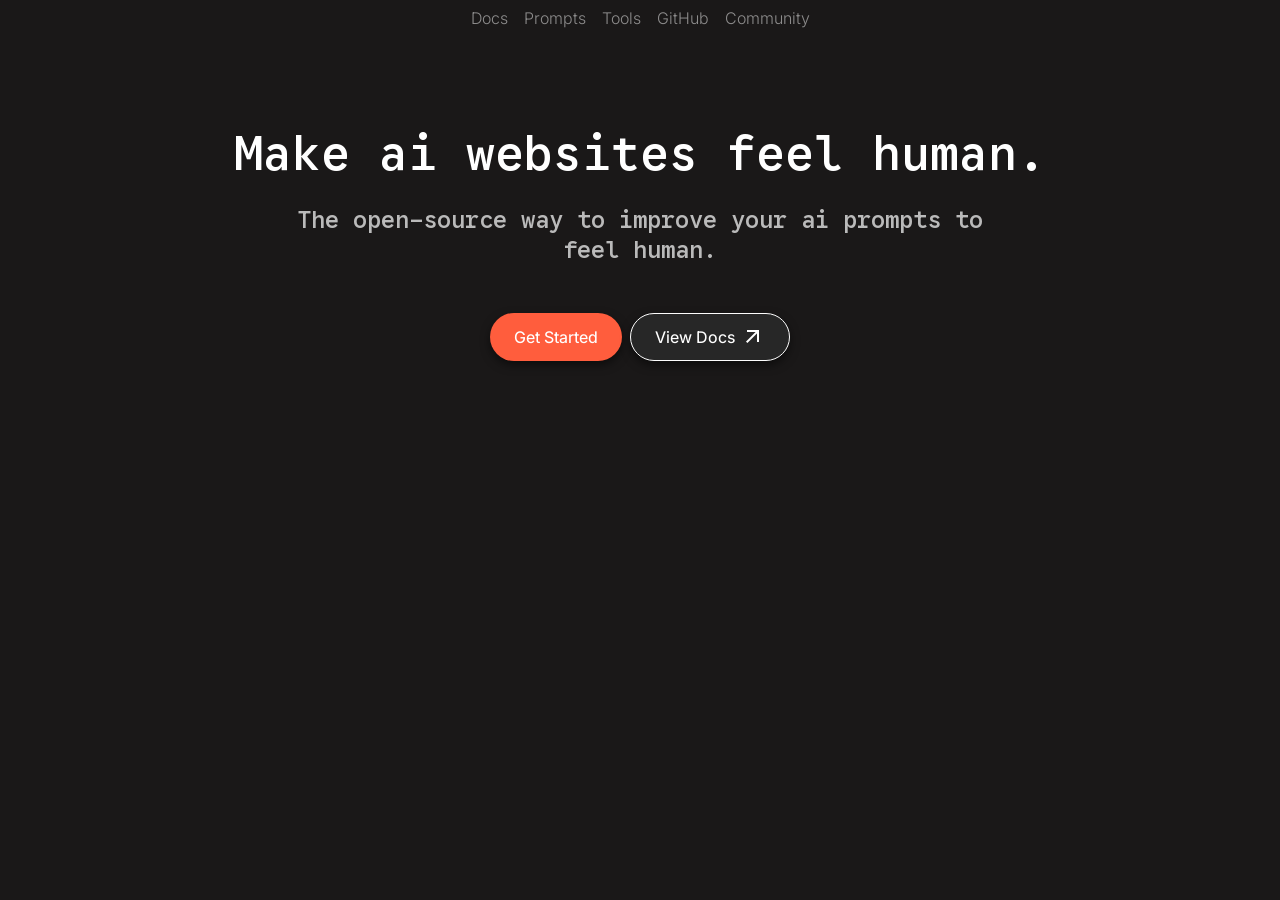
==== index.html @ bdefe1fc "website" ====
<!DOCTYPE html>
<html lang="en">
<head>
    <meta charset="UTF-8">
    <meta name="viewport" content="width=device-width, initial-scale=1.0">
    <title>Laucn</title>
    <link href="style.css" rel="stylesheet">
    <link rel="preconnect" href="https://fonts.googleapis.com">
    <link rel="preconnect" href="https://fonts.gstatic.com" crossorigin>
    <link href="https://fonts.googleapis.com/css2?family=Inter:ital,opsz,wght@0,14..32,100..900;1,14..32,100..900&display=swap" rel="stylesheet">
    <link rel="preconnect" href="https://fonts.googleapis.com">
    <link rel="preconnect" href="https://fonts.gstatic.com" crossorigin>
    <link href="https://fonts.googleapis.com/css2?family=Google+Sans+Code:ital,wght,MONO@0,300..800,1;1,300..800,1&family=Inter:ital,opsz,wght@0,14..32,100..900;1,14..32,100..900&family=Open+Sans:ital,wght@0,300..800;1,300..800&display=swap" rel="stylesheet">
    <link rel="stylesheet" href="https://fonts.googleapis.com/css2?family=Material+Symbols+Outlined:opsz,wght,FILL,GRAD@20..48,100..700,0..1,-50..200&icon_names=arrow_outward" />
</head>
<body>
    <div class="navbar">
        <div class="midNav">
            <a class="navLink" href="developers/docs/introduction.html">Docs</a>
            <a class="navLink" href="developers/docs/introduction.html">Prompts</a>
            <a class="navLink" href="developers/docs/introduction.html">Tools</a>
            <a class="navLink" href="developers/docs/introduction.html">GitHub</a>
            <a class="navLink" href="developers/docs/introduction.html">Community</a>

        </div>
    </div>
    <div class="mainContent">
        <h1 id="heroMain">Make ai websites feel human.</h1>
        <h1 id="heroSecondary">The open-source way to improve your ai prompts to feel human.</h1>
        <div class="buttonContainer">
            <button class="buttons" id="getStartedButton">Get Started</button>
            <button class="buttons" id="docsButton">View Docs<span class="material-symbols-outlined">arrow_outward</span></button>
        </div>
    </div>
</body>
</html>
---- style.css ----
html{
    background-color: #1a1818;
    font-family: 'Inter', sans-serif;
}
.navbar {
    display: flex;
    justify-content: center;
    align-items: center;
    width: 100%;
}
.midNav {
    display: flex;
    justify-content: center;
    align-items: center;
    gap: 1em;
    font-weight: 300;
}
.navLink{
    text-decoration: none;
    color: rgba(255, 255, 255, 0.5);
    font-size: 1em;
    display: inline-block;
    transition: color 0.2s ease, transform 0.2s ease;
}
.navLink:hover {
    color: rgba(255, 255, 255, 0.9);
    transform: scale(1.08);
}
.navLink:active {
    color: #fff;
    transform: scale(1.08);
}
#heroMain {
    color: white;
    font-size: 3em;
    text-align: center;
    margin-top: 2em;
    font-family: 'Google Sans Code', sans-serif;
    font-weight: 500;
    margin-bottom: 0.1em;
}
.mainContent {
    display: flex;
    justify-content: center;
    align-items: center;
    flex-direction: column;
}
.buttons {
    font-family: "inter", sans-serif;
    font-weight: 450;
    border: none;
    border-radius: 1000em;
    padding: 0.7em 1.5em;
    font-size: 1em;
    box-shadow: 0px 4px 10px rgba(1, 0, 0, 0.5);
}
#getStartedButton {
    background-color: #ff5d3d;
    color: white;
    transition: all 0.3s ease;
    cursor: pointer;
}
#docsButton {
    background-color: #272727;
    border: 1px solid #fdfdfd;
    transition: all 0.3s ease;
    color: white;
    cursor: pointer;
    display: inline-flex;
    align-items: center;
    justify-content: center;
    gap: 6px;
}
#getStartedButton:hover {
    background-color: #ff6e51;
    color: white;
    transition: all 0.3s ease;
    cursor: pointer;
}
#docsButton:hover {
    background-color: #3a3a3a;
    border: 1px solid #fdfdfd;
    color: white;
    transition: all 0.3s ease;
    cursor: pointer;
}
#getStartedButton:active {
    background-color: #ff7a5f;
    color: white;
    transition: all 0.3s ease;
    cursor: pointer;
}
#docsButton:active {
    background-color: #4d4d4d;
    border: 1px solid #fdfdfd;
    color: white;
    transition: all 0.3s ease;
    cursor: pointer;
}
.buttonContainer {
    gap: 0.5em;
    display: flex;
}
#heroSecondary {
    color: rgba(255, 255, 255, 0.7);
    font-size: 1.5em;
    max-width: 30em;
    text-align: center;
    font-family: 'Google Sans Code', sans-serif;
    font-weight: 500;
    margin-bottom: 2em;
}
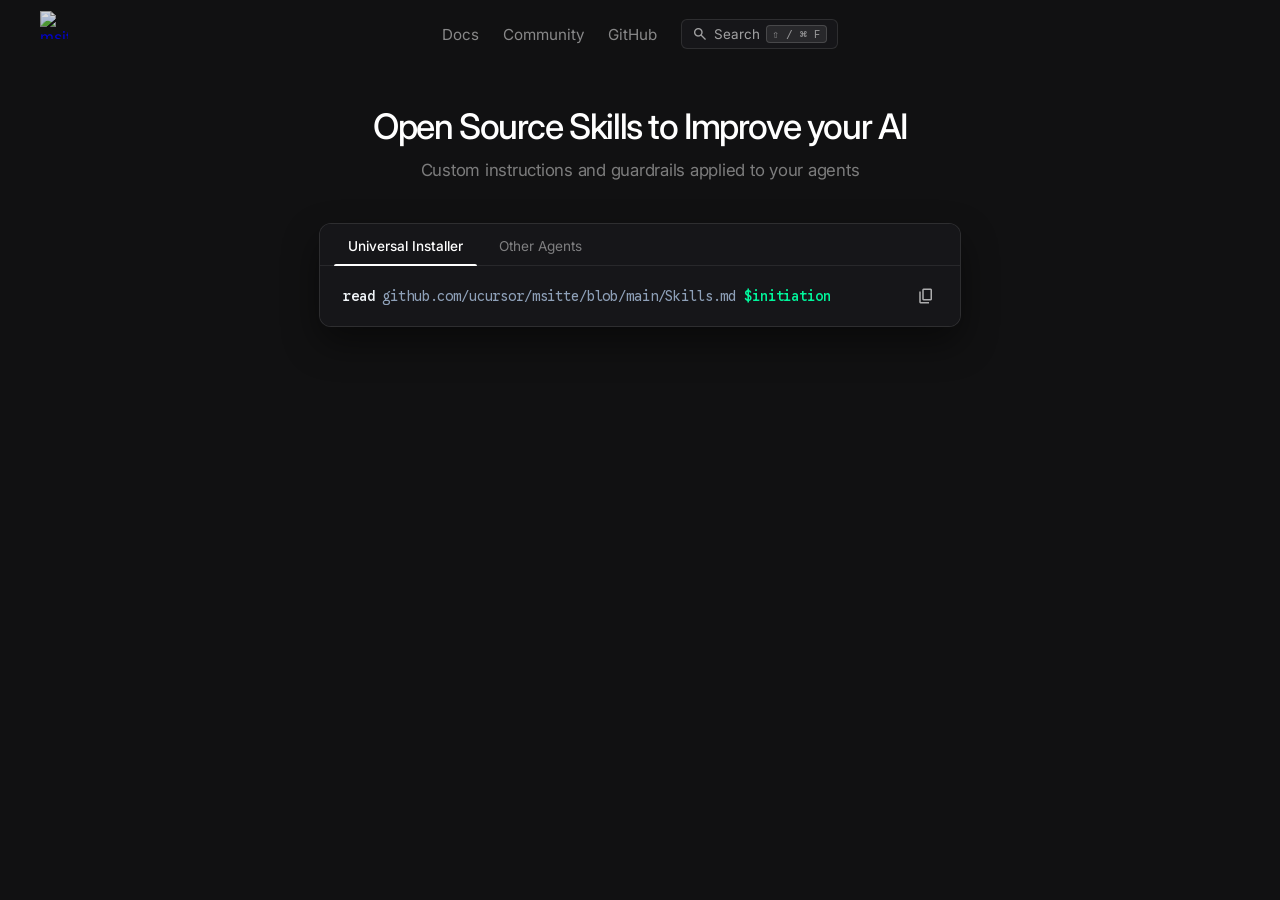
==== commit 5d294025: "Add files via upload" ====
--- a/index.html
+++ b/index.html
@@ -3,34 +3,160 @@
 <head>
     <meta charset="UTF-8">
     <meta name="viewport" content="width=device-width, initial-scale=1.0">
-    <title>Laucn</title>
+    <title>msitte / laucn - Open Source Skills & Guardrails for AI Agents</title>
+
+    <meta name="description" content="msitte / laucn: Open-source skills, custom instructions, and behavioral guardrails for AI coding agents. Universal installer for Cursor, Claude Code, Copilot, and custom LLMs.">
+    <meta name="keywords" content="msitte, laucn, AI skills, AI guardrails, custom instructions, Cursor rules, Claude Code, Copilot, prompt engineering, agent initiation, AI code quality, negative prompts">
+    <meta name="author" content="msitte">
+    <meta name="robots" content="index, follow">
+    <meta name="theme-color" content="#111112">
+    <link rel="canonical" href="https://msitte.pages.dev">
+
+    <meta property="og:type" content="website">
+    <meta property="og:url" content="https://msitte.pages.dev">
+    <meta property="og:title" content="msitte / laucn - Open Source Skills & Guardrails for AI Agents">
+    <meta property="og:description" content="Open-source skills, custom instructions, and behavioral guardrails applied to your AI coding agents.">
+    <meta property="og:image" content="images/m.png">
+    <meta property="og:site_name" content="msitte">
+
+    <meta name="twitter:card" content="summary_large_image">
+    <meta name="twitter:url" content="https://msitte.pages.dev">
+    <meta name="twitter:title" content="msitte / laucn - Open Source Skills & Guardrails for AI Agents">
+    <meta name="twitter:description" content="Open-source skills, custom instructions, and behavioral guardrails applied to your AI coding agents.">
+    <meta name="twitter:image" content="images/m.png">
+
+    <script type="application/ld+json">
+    {
+      "@context": "https://schema.org",
+      "@graph": [
+        {
+          "@type": "Organization",
+          "@id": "https://msitte.pages.dev#organization",
+          "name": "msitte",
+          "url": "https://msitte.pages.dev",
+          "logo": "images/m.png"
+        },
+        {
+          "@type": "SoftwareApplication",
+          "@id": "https://msitte.pages.dev#software",
+          "name": "laucn",
+          "applicationCategory": "DeveloperApplication",
+          "operatingSystem": "All",
+          "description": "Open-source skills, custom instructions, and guardrails for AI coding agents.",
+          "offers": {
+            "@type": "Offer",
+            "price": "0",
+            "priceCurrency": "USD"
+          },
+          "publisher": {
+            "@id": "https://msitte.pages.dev#organization"
+          }
+        },
+        {
+          "@type": "WebSite",
+          "@id": "https://msitte.pages.dev#website",
+          "name": "msitte / laucn",
+          "url": "https://msitte.pages.dev",
+          "description": "Open Source Skills to Improve your AI Agents"
+        }
+      ]
+    }
+    </script>
+
     <link href="style.css" rel="stylesheet">
     <link rel="preconnect" href="https://fonts.googleapis.com">
     <link rel="preconnect" href="https://fonts.gstatic.com" crossorigin>
     <link href="https://fonts.googleapis.com/css2?family=Inter:ital,opsz,wght@0,14..32,100..900;1,14..32,100..900&display=swap" rel="stylesheet">
-    <link rel="preconnect" href="https://fonts.googleapis.com">
-    <link rel="preconnect" href="https://fonts.gstatic.com" crossorigin>
     <link href="https://fonts.googleapis.com/css2?family=Google+Sans+Code:ital,wght,MONO@0,300..800,1;1,300..800,1&family=Inter:ital,opsz,wght@0,14..32,100..900;1,14..32,100..900&family=Open+Sans:ital,wght@0,300..800;1,300..800&display=swap" rel="stylesheet">
-    <link rel="stylesheet" href="https://fonts.googleapis.com/css2?family=Material+Symbols+Outlined:opsz,wght,FILL,GRAD@20..48,100..700,0..1,-50..200&icon_names=arrow_outward" />
+    <link rel="stylesheet" href="https://fonts.googleapis.com/css2?family=Material+Symbols+Outlined:opsz,wght,FILL,GRAD@20..48,100..700,0..1,-50..200" />
 </head>
 <body>
     <div class="navbar">
+        <a href="https://github.com/ucursor/msitte" class="companyLogoLink" title="msitte" aria-label="msitte" target="_blank" rel="noopener noreferrer">
+            <img src="images/m.png" alt="msitte" class="companyLogoImg">
+        </a>
         <div class="midNav">
             <a class="navLink" href="developers/docs/introduction.html">Docs</a>
-            <a class="navLink" href="developers/docs/introduction.html">Prompts</a>
-            <a class="navLink" href="developers/docs/introduction.html">Tools</a>
-            <a class="navLink" href="developers/docs/introduction.html">GitHub</a>
-            <a class="navLink" href="developers/docs/introduction.html">Community</a>
-
+            <a class="navLink" href="https://discord.gg/5KctFJj9Qk" target="_blank" rel="noopener noreferrer">Community</a>
+            <a class="navLink" href="https://github.com/ucursor/msitte" target="_blank" rel="noopener noreferrer">GitHub</a>
+            <button type="button" class="navSearchBtn" id="searchTriggerBtn" aria-label="Search website and docs">
+                <span class="material-symbols-outlined">search</span>
+                <span class="navSearchLabel">Search</span>
+                <kbd>⇧ / ⌘ F</kbd>
+            </button>
         </div>
     </div>
-    <div class="mainContent">
-        <h1 id="heroMain">Make ai websites feel human.</h1>
-        <h1 id="heroSecondary">The open-source way to improve your ai prompts to feel human.</h1>
-        <div class="buttonContainer">
-            <button class="buttons" id="getStartedButton">Get Started</button>
-            <button class="buttons" id="docsButton">View Docs<span class="material-symbols-outlined">arrow_outward</span></button>
+
+    <main class="mainContent">
+        <h1 id="heroMain">Open Source Skills to Improve your AI</h1>
+        <h2 id="heroSecondary">Custom instructions and guardrails applied to your agents</h2>
+
+        <div class="installComponent">
+            <div class="install-card" role="region" aria-label="Installation commands">
+                <div class="install-header">
+                    <div class="install-tabs" role="tablist" aria-label="Installation options">
+                        <button class="install-tab-btn active" role="tab" id="tab-universal" aria-selected="true" aria-controls="panel-universal" data-tab="universal">Universal Installer</button>
+                        <button class="install-tab-btn" role="tab" id="tab-agents" aria-selected="false" aria-controls="panel-agents" data-tab="agents">Other Agents</button>
+                        <span class="tab-indicator" aria-hidden="true"></span>
+                    </div>
+                </div>
+
+                <div class="install-body">
+                    <div class="snippet-panel active" id="panel-universal" role="tabpanel" aria-labelledby="tab-universal" data-panel="universal">
+                        <div class="snippet-row" tabindex="0" role="button" aria-label="Copy Universal Installer command" data-copy-text="read github.com/ucursor/msitte/blob/main/Skills.md $initiation">
+                            <code class="code-text">
+                                <span class="token-cmd">read</span>
+                                <span class="token-url">github.com/ucursor/msitte/blob/main/Skills.md</span>
+                                <span class="token-param">$initiation</span>
+                            </code>
+                            <div class="copy-action">
+                                <span class="copy-feedback" aria-hidden="true">Copied!</span>
+                                <span class="copy-icon-btn" aria-hidden="true">
+                                    <span class="material-symbols-outlined icon-copy">content_copy</span>
+                                    <span class="material-symbols-outlined icon-check">check</span>
+                                </span>
+                            </div>
+                        </div>
+                    </div>
+
+                    <div class="snippet-panel" id="panel-agents" role="tabpanel" aria-labelledby="tab-agents" data-panel="agents">
+                        <div class="snippet-row" tabindex="0" role="button" aria-label="Copy Other Agents command" data-copy-text="msitte.pages.dev/skills">
+                            <code class="code-text">
+                                <span class="token-url">msitte.pages.dev/skills</span>
+                            </code>
+                            <div class="copy-action">
+                                <span class="copy-feedback" aria-hidden="true">Copied!</span>
+                                <span class="copy-icon-btn" aria-hidden="true">
+                                    <span class="material-symbols-outlined icon-copy">content_copy</span>
+                                    <span class="material-symbols-outlined icon-check">check</span>
+                                </span>
+                            </div>
+                        </div>
+                    </div>
+                </div>
+            </div>
+        </div>
+    </main>
+
+    <div id="searchModal" class="search-modal-backdrop" aria-hidden="true" role="dialog" aria-modal="true" aria-label="Search msitte and laucn">
+        <div class="search-modal-panel">
+            <div class="search-input-wrapper">
+                <span class="material-symbols-outlined search-input-icon">search</span>
+                <input type="text" id="siteSearchInput" class="search-input" placeholder="Search skills, guardrails, docs, installer..." autocomplete="off" spellcheck="false">
+                <button type="button" class="search-close-btn" id="searchCloseBtn" aria-label="Close search">
+                    <span class="material-symbols-outlined">close</span>
+                </button>
+            </div>
+            <div class="search-results-list" id="searchResultsList" role="listbox">
+            </div>
+            <div class="search-modal-footer">
+                <span><kbd>↑</kbd> <kbd>↓</kbd> to navigate</span>
+                <span><kbd>Enter</kbd> to select</span>
+                <span><kbd>Esc</kbd> to close</span>
+            </div>
         </div>
     </div>
+
+    <script src="script.js"></script>
 </body>
 </html>
--- a/style.css
+++ b/style.css
@@ -1,112 +1,556 @@
-html{
-    background-color: #1a1818;
+html {
+    background-color: #111112;
     font-family: 'Inter', sans-serif;
-}
+    color: #f1f5f9;
+    scroll-behavior: smooth;
+}
+body {
+    margin: 0;
+    padding: 0;
+    min-height: 100vh;
+    background-color: #111112;
+}
+
+.material-symbols-outlined {
+    font-family: 'Material Symbols Outlined';
+    font-weight: normal;
+    font-style: normal;
+    font-size: 20px;
+    line-height: 1;
+    letter-spacing: normal;
+    text-transform: none;
+    display: inline-flex;
+    align-items: center;
+    justify-content: center;
+    white-space: nowrap;
+    word-wrap: normal;
+    direction: ltr;
+    -webkit-font-smoothing: antialiased;
+    font-variation-settings: 'FILL' 0, 'wght' 400, 'GRAD' 0, 'opsz' 24;
+    user-select: none;
+    vertical-align: middle;
+}
+
 .navbar {
+    position: relative;
     display: flex;
     justify-content: center;
     align-items: center;
     width: 100%;
+    padding: 1.2em 2.5em 0 2.5em;
+    box-sizing: border-box;
 }
 .midNav {
     display: flex;
     justify-content: center;
     align-items: center;
-    gap: 1em;
-    font-weight: 300;
-}
-.navLink{
+    gap: 1.5em;
+    font-weight: 400;
+}
+.companyLogoLink {
+    position: absolute;
+    left: 2.5em;
+    top: 50%;
+    transform: translateY(-50%);
+    display: flex;
+    align-items: center;
+    text-decoration: none;
+    opacity: 0.85;
+    transition: opacity 0.2s ease, transform 0.2s ease;
+}
+.companyLogoLink:hover {
+    opacity: 1;
+    transform: translateY(-50%) scale(1.08);
+}
+.companyLogoImg {
+    width: 28px;
+    height: 28px;
+    object-fit: contain;
+    display: block;
+}
+.navLink {
     text-decoration: none;
     color: rgba(255, 255, 255, 0.5);
-    font-size: 1em;
+    font-size: 0.95em;
     display: inline-block;
     transition: color 0.2s ease, transform 0.2s ease;
 }
 .navLink:hover {
-    color: rgba(255, 255, 255, 0.9);
-    transform: scale(1.08);
+    color: rgba(255, 255, 255, 0.95);
+    transform: translateY(-1px);
 }
 .navLink:active {
     color: #fff;
-    transform: scale(1.08);
-}
+}
+
+.navSearchBtn {
+    display: inline-flex;
+    align-items: center;
+    gap: 6px;
+    background: #161619;
+    border: 1px solid rgba(255, 255, 255, 0.1);
+    color: rgba(255, 255, 255, 0.6);
+    border-radius: 6px;
+    padding: 5px 10px;
+    font-family: inherit;
+    font-size: 0.84rem;
+    cursor: pointer;
+    transition: border-color 0.15s ease, color 0.15s ease, background-color 0.15s ease;
+}
+.navSearchBtn:hover {
+    background: #1c1c20;
+    border-color: rgba(255, 255, 255, 0.2);
+    color: #ffffff;
+}
+.navSearchBtn .material-symbols-outlined {
+    font-size: 16px;
+}
+.navSearchBtn kbd {
+    font-family: 'Google Sans Code', monospace;
+    font-size: 0.7rem;
+    background: rgba(255, 255, 255, 0.08);
+    border: 1px solid rgba(255, 255, 255, 0.15);
+    border-radius: 4px;
+    padding: 1px 5px;
+    color: rgba(255, 255, 255, 0.5);
+}
+
+.mainContent {
+    display: flex;
+    justify-content: center;
+    align-items: center;
+    flex-direction: column;
+    padding: 0 1rem 4rem 1rem;
+}
+
 #heroMain {
-    color: white;
-    font-size: 3em;
+    color: #ffffff;
+    font-size: 2.2em;
     text-align: center;
-    margin-top: 2em;
-    font-family: 'Google Sans Code', sans-serif;
     font-weight: 500;
-    margin-bottom: 0.1em;
-}
-.mainContent {
-    display: flex;
-    justify-content: center;
-    align-items: center;
+    letter-spacing: -0.04em;
+    margin: 3.5rem 0 0.4rem 0;
+}
+
+#heroSecondary {
+    font-size: 1.05rem;
+    color: rgba(255, 255, 255, 0.45);
+    font-weight: 400;
+    text-align: center;
+    letter-spacing: -0.015em;
+    margin: 0.4rem 0 2.2rem 0;
+}
+
+.installComponent {
+    display: flex;
+    justify-content: center;
+    width: 100%;
+    margin-top: 0.5rem;
+    margin-bottom: 2rem;
+}
+
+.install-card {
+    position: relative;
+    width: 100%;
+    max-width: 640px;
+    background: #161619;
+    border-radius: 12px;
+    border: 1px solid rgba(255, 255, 255, 0.1);
+    box-shadow: 0 16px 36px rgba(0, 0, 0, 0.45);
+    overflow: hidden;
+    transition: border-color 0.2s ease;
+}
+
+.install-card:hover {
+    border-color: rgba(255, 255, 255, 0.16);
+}
+
+.install-header {
+    display: flex;
+    align-items: center;
+    padding: 4px 14px 0 14px;
+    border-bottom: 1px solid rgba(255, 255, 255, 0.08);
+    background-color: #161619;
+}
+
+.install-tabs {
+    display: flex;
+    position: relative;
+    gap: 8px;
+}
+
+.install-tab-btn {
+    position: relative;
+    background: none;
+    border: none;
+    padding: 10px 14px 11px 14px;
+    font-family: 'Inter', sans-serif;
+    font-size: 0.85rem;
+    font-weight: 400;
+    color: rgba(255, 255, 255, 0.45);
+    cursor: pointer;
+    transition: color 0.18s ease;
+    user-select: none;
+    outline: none;
+}
+
+.install-tab-btn:hover {
+    color: rgba(255, 255, 255, 0.85);
+}
+
+.install-tab-btn.active {
+    color: #ffffff;
+    font-weight: 500;
+}
+
+.install-tab-btn:focus-visible {
+    border-radius: 4px;
+    box-shadow: 0 0 0 2px rgba(255, 255, 255, 0.2);
+}
+
+.tab-indicator {
+    position: absolute;
+    bottom: -1px;
+    left: 0;
+    height: 2px;
+    background: #ffffff;
+    border-radius: 2px 2px 0 0;
+    pointer-events: none;
+    transition: left 0.22s cubic-bezier(0.4, 0, 0.2, 1), width 0.22s cubic-bezier(0.4, 0, 0.2, 1);
+}
+
+.install-body {
+    position: relative;
+    padding: 8px;
+    background: #161619;
+}
+
+.snippet-panel {
+    display: none;
+    opacity: 0;
+    transition: opacity 0.18s ease;
+}
+
+.snippet-panel.active {
+    display: block;
+    opacity: 1;
+}
+
+.snippet-row {
+    display: flex;
+    align-items: center;
+    justify-content: space-between;
+    gap: 16px;
+    padding: 10px 14px;
+    border-radius: 8px;
+    background-color: transparent;
+    border: 1px solid transparent;
+    cursor: pointer;
+    transition: background-color 0.15s ease, border-color 0.15s ease, transform 0.1s ease;
+    user-select: none;
+    outline: none;
+}
+
+.snippet-row:hover {
+    background-color: rgba(255, 255, 255, 0.08);
+    border-color: rgba(255, 255, 255, 0.12);
+}
+
+.snippet-row:active {
+    background-color: rgba(255, 255, 255, 0.12);
+    transform: scale(0.997);
+}
+
+.snippet-row:focus-visible {
+    background-color: rgba(255, 255, 255, 0.08);
+    border-color: rgba(255, 255, 255, 0.3);
+}
+
+.code-text {
+    font-family: 'Google Sans Code', ui-monospace, monospace;
+    font-size: 0.88rem;
+    letter-spacing: -0.01em;
+    display: flex;
+    align-items: center;
+    gap: 8px;
+    white-space: nowrap;
+    overflow-x: auto;
+    scrollbar-width: none;
+}
+
+.code-text::-webkit-scrollbar {
+    display: none;
+}
+
+.token-cmd {
+    color: #f1f5f9;
+    font-weight: 500;
+}
+
+.token-url {
+    color: #8ea0b8;
+}
+
+.token-param {
+    color: #00f59b;
+    font-weight: 500;
+}
+
+.copy-action {
+    display: flex;
+    align-items: center;
+    gap: 8px;
+    flex-shrink: 0;
+    position: relative;
+}
+
+.copy-feedback {
+    opacity: 0;
+    transform: translateX(4px);
+    transition: opacity 0.2s ease, transform 0.2s ease;
+    font-size: 0.75rem;
+    font-family: 'Inter', sans-serif;
+    font-weight: 500;
+    color: #00f59b;
+    pointer-events: none;
+}
+
+.snippet-row.copied .copy-feedback {
+    opacity: 1;
+    transform: translateX(0);
+}
+
+.copy-icon-btn {
+    display: inline-flex;
+    align-items: center;
+    justify-content: center;
+    width: 22px;
+    height: 22px;
+    color: rgba(255, 255, 255, 0.65);
+    transition: color 0.15s ease;
+}
+
+.copy-icon-btn .material-symbols-outlined {
+    font-size: 18px;
+}
+
+.snippet-row:hover .copy-icon-btn {
+    color: #ffffff;
+}
+
+.copy-icon-btn .icon-check {
+    display: none;
+    color: #00f59b;
+}
+
+.snippet-row.copied .copy-icon-btn .icon-copy {
+    display: none;
+}
+
+.snippet-row.copied .copy-icon-btn .icon-check {
+    display: inline-flex;
+    animation: checkPop 0.22s ease-out;
+}
+
+@keyframes checkPop {
+    0% {
+        transform: scale(0.6);
+        opacity: 0;
+    }
+    60% {
+        transform: scale(1.15);
+        opacity: 1;
+    }
+    100% {
+        transform: scale(1);
+        opacity: 1;
+    }
+}
+
+.search-result-url {
+    font-family: 'Google Sans Code', monospace;
+    font-size: 0.74rem;
+    color: #00f59b;
+    margin-top: 3px;
+    letter-spacing: -0.01em;
+}
+
+.search-modal-backdrop {
+    display: none;
+    position: fixed;
+    top: 0;
+    left: 0;
+    width: 100vw;
+    height: 100vh;
+    background: rgba(0, 0, 0, 0.75);
+    backdrop-filter: blur(4px);
+    z-index: 1000;
+    align-items: flex-start;
+    justify-content: center;
+    padding-top: 12vh;
+    box-sizing: border-box;
+}
+
+.search-modal-backdrop.open {
+    display: flex;
+}
+
+.search-modal-panel {
+    background: #161619;
+    border: 1px solid rgba(255, 255, 255, 0.14);
+    border-radius: 12px;
+    width: 100%;
+    max-width: 560px;
+    box-shadow: 0 24px 60px rgba(0, 0, 0, 0.6);
+    overflow: hidden;
+    animation: modalSlideIn 0.18s ease-out;
+}
+
+@keyframes modalSlideIn {
+    from {
+        opacity: 0;
+        transform: translateY(-10px) scale(0.98);
+    }
+    to {
+        opacity: 1;
+        transform: translateY(0) scale(1);
+    }
+}
+
+.search-input-wrapper {
+    display: flex;
+    align-items: center;
+    gap: 12px;
+    padding: 14px 18px;
+    border-bottom: 1px solid rgba(255, 255, 255, 0.08);
+}
+
+.search-input-icon {
+    color: rgba(255, 255, 255, 0.45);
+    font-size: 20px;
+}
+
+.search-input {
+    flex: 1;
+    background: transparent;
+    border: none;
+    color: #ffffff;
+    font-family: inherit;
+    font-size: 1rem;
+    outline: none;
+}
+
+.search-input::placeholder {
+    color: rgba(255, 255, 255, 0.4);
+}
+
+.search-close-btn {
+    background: transparent;
+    border: none;
+    color: rgba(255, 255, 255, 0.45);
+    cursor: pointer;
+    display: flex;
+    align-items: center;
+    justify-content: center;
+    padding: 4px;
+    border-radius: 4px;
+    transition: color 0.15s ease;
+}
+
+.search-close-btn:hover {
+    color: #ffffff;
+}
+
+.search-results-list {
+    max-height: 340px;
+    overflow-y: auto;
+    padding: 8px;
+    display: flex;
     flex-direction: column;
-}
-.buttons {
-    font-family: "inter", sans-serif;
-    font-weight: 450;
-    border: none;
-    border-radius: 1000em;
-    padding: 0.7em 1.5em;
-    font-size: 1em;
-    box-shadow: 0px 4px 10px rgba(1, 0, 0, 0.5);
-}
-#getStartedButton {
-    background-color: #ff5d3d;
-    color: white;
-    transition: all 0.3s ease;
+    gap: 4px;
+}
+
+.search-result-item {
+    display: flex;
+    align-items: center;
+    justify-content: space-between;
+    padding: 10px 14px;
+    border-radius: 8px;
+    text-decoration: none;
+    color: #ffffff;
+    transition: background-color 0.12s ease;
     cursor: pointer;
 }
-#docsButton {
-    background-color: #272727;
-    border: 1px solid #fdfdfd;
-    transition: all 0.3s ease;
-    color: white;
-    cursor: pointer;
-    display: inline-flex;
-    align-items: center;
-    justify-content: center;
-    gap: 6px;
-}
-#getStartedButton:hover {
-    background-color: #ff6e51;
-    color: white;
-    transition: all 0.3s ease;
-    cursor: pointer;
-}
-#docsButton:hover {
-    background-color: #3a3a3a;
-    border: 1px solid #fdfdfd;
-    color: white;
-    transition: all 0.3s ease;
-    cursor: pointer;
-}
-#getStartedButton:active {
-    background-color: #ff7a5f;
-    color: white;
-    transition: all 0.3s ease;
-    cursor: pointer;
-}
-#docsButton:active {
-    background-color: #4d4d4d;
-    border: 1px solid #fdfdfd;
-    color: white;
-    transition: all 0.3s ease;
-    cursor: pointer;
-}
-.buttonContainer {
-    gap: 0.5em;
-    display: flex;
-}
-#heroSecondary {
-    color: rgba(255, 255, 255, 0.7);
-    font-size: 1.5em;
-    max-width: 30em;
-    text-align: center;
-    font-family: 'Google Sans Code', sans-serif;
+
+.search-result-item:hover,
+.search-result-item.selected {
+    background-color: rgba(255, 255, 255, 0.08);
+}
+
+.search-result-info {
+    display: flex;
+    align-items: center;
+    gap: 12px;
+}
+
+.search-result-icon {
+    color: #00f59b;
+    font-size: 18px;
+}
+
+.search-result-title {
+    font-size: 0.92rem;
     font-weight: 500;
-    margin-bottom: 2em;
-}+}
+
+.search-result-desc {
+    font-size: 0.78rem;
+    color: rgba(255, 255, 255, 0.5);
+    margin-top: 2px;
+}
+
+.search-result-badge {
+    font-family: 'Google Sans Code', monospace;
+    font-size: 0.72rem;
+    color: rgba(255, 255, 255, 0.45);
+    background: rgba(255, 255, 255, 0.05);
+    padding: 3px 8px;
+    border-radius: 4px;
+}
+
+.search-modal-footer {
+    padding: 10px 18px;
+    border-top: 1px solid rgba(255, 255, 255, 0.06);
+    display: flex;
+    align-items: center;
+    gap: 16px;
+    font-size: 0.75rem;
+    color: rgba(255, 255, 255, 0.4);
+}
+
+.search-modal-footer kbd {
+    font-family: 'Google Sans Code', monospace;
+    background: rgba(255, 255, 255, 0.06);
+    border: 1px solid rgba(255, 255, 255, 0.12);
+    border-radius: 3px;
+    padding: 1px 4px;
+    color: rgba(255, 255, 255, 0.6);
+}
+
+@media (max-width: 820px) {
+    .midNav {
+        gap: 1em;
+    }
+    .navSearchBtn .navSearchLabel,
+    .navSearchBtn kbd {
+        display: none;
+    }
+    .companyLogoLink {
+        position: static;
+        transform: none;
+    }
+    .navbar {
+        justify-content: space-between;
+        padding: 1.2em 1.5em 0 1.5em;
+    }
+}
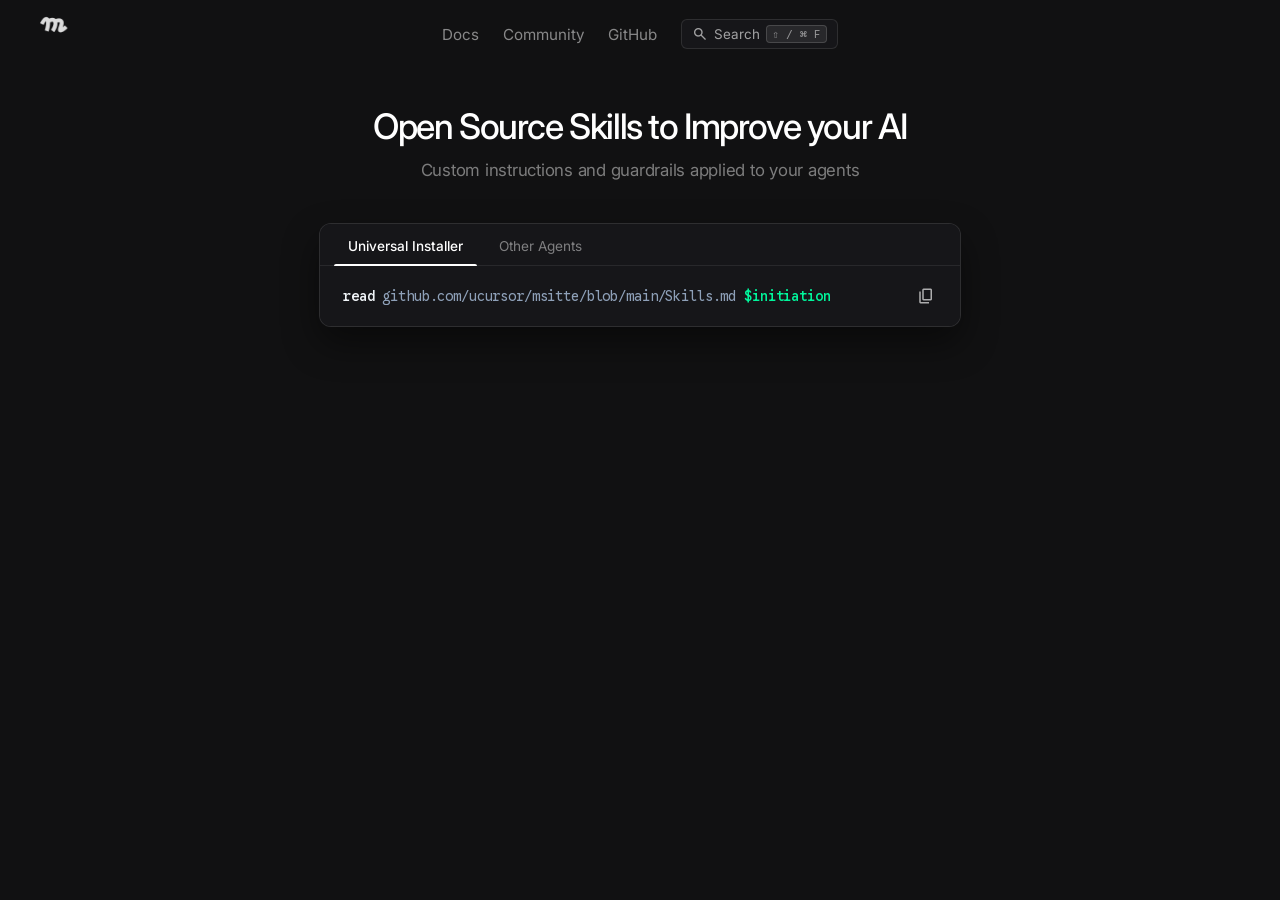
==== commit 94640823: "Update site: mssiteai branding, live skills registry, universal search, zero-comment compliance" ====
--- a/index.html
+++ b/index.html
@@ -10,17 +10,17 @@
     <meta name="author" content="msitte">
     <meta name="robots" content="index, follow">
     <meta name="theme-color" content="#111112">
-    <link rel="canonical" href="https://msitte.pages.dev">
+    <link rel="canonical" href="https://mssiteai.pages.dev">
 
     <meta property="og:type" content="website">
-    <meta property="og:url" content="https://msitte.pages.dev">
+    <meta property="og:url" content="https://mssiteai.pages.dev">
     <meta property="og:title" content="msitte / laucn - Open Source Skills & Guardrails for AI Agents">
     <meta property="og:description" content="Open-source skills, custom instructions, and behavioral guardrails applied to your AI coding agents.">
     <meta property="og:image" content="images/m.png">
     <meta property="og:site_name" content="msitte">
 
     <meta name="twitter:card" content="summary_large_image">
-    <meta name="twitter:url" content="https://msitte.pages.dev">
+    <meta name="twitter:url" content="https://mssiteai.pages.dev">
     <meta name="twitter:title" content="msitte / laucn - Open Source Skills & Guardrails for AI Agents">
     <meta name="twitter:description" content="Open-source skills, custom instructions, and behavioral guardrails applied to your AI coding agents.">
     <meta name="twitter:image" content="images/m.png">
@@ -31,14 +31,14 @@
       "@graph": [
         {
           "@type": "Organization",
-          "@id": "https://msitte.pages.dev#organization",
+          "@id": "https://mssiteai.pages.dev#organization",
           "name": "msitte",
-          "url": "https://msitte.pages.dev",
+          "url": "https://mssiteai.pages.dev",
           "logo": "images/m.png"
         },
         {
           "@type": "SoftwareApplication",
-          "@id": "https://msitte.pages.dev#software",
+          "@id": "https://mssiteai.pages.dev#software",
           "name": "laucn",
           "applicationCategory": "DeveloperApplication",
           "operatingSystem": "All",
@@ -49,14 +49,14 @@
             "priceCurrency": "USD"
           },
           "publisher": {
-            "@id": "https://msitte.pages.dev#organization"
+            "@id": "https://mssiteai.pages.dev#organization"
           }
         },
         {
           "@type": "WebSite",
-          "@id": "https://msitte.pages.dev#website",
+          "@id": "https://mssiteai.pages.dev#website",
           "name": "msitte / laucn",
-          "url": "https://msitte.pages.dev",
+          "url": "https://mssiteai.pages.dev",
           "description": "Open Source Skills to Improve your AI Agents"
         }
       ]
@@ -120,9 +120,9 @@
                     </div>
 
                     <div class="snippet-panel" id="panel-agents" role="tabpanel" aria-labelledby="tab-agents" data-panel="agents">
-                        <div class="snippet-row" tabindex="0" role="button" aria-label="Copy Other Agents command" data-copy-text="msitte.pages.dev/skills">
+                        <div class="snippet-row" tabindex="0" role="button" aria-label="Copy Other Agents command" data-copy-text="mssiteai.pages.dev/skills">
                             <code class="code-text">
-                                <span class="token-url">msitte.pages.dev/skills</span>
+                                <span class="token-url">mssiteai.pages.dev/skills</span>
                             </code>
                             <div class="copy-action">
                                 <span class="copy-feedback" aria-hidden="true">Copied!</span>
